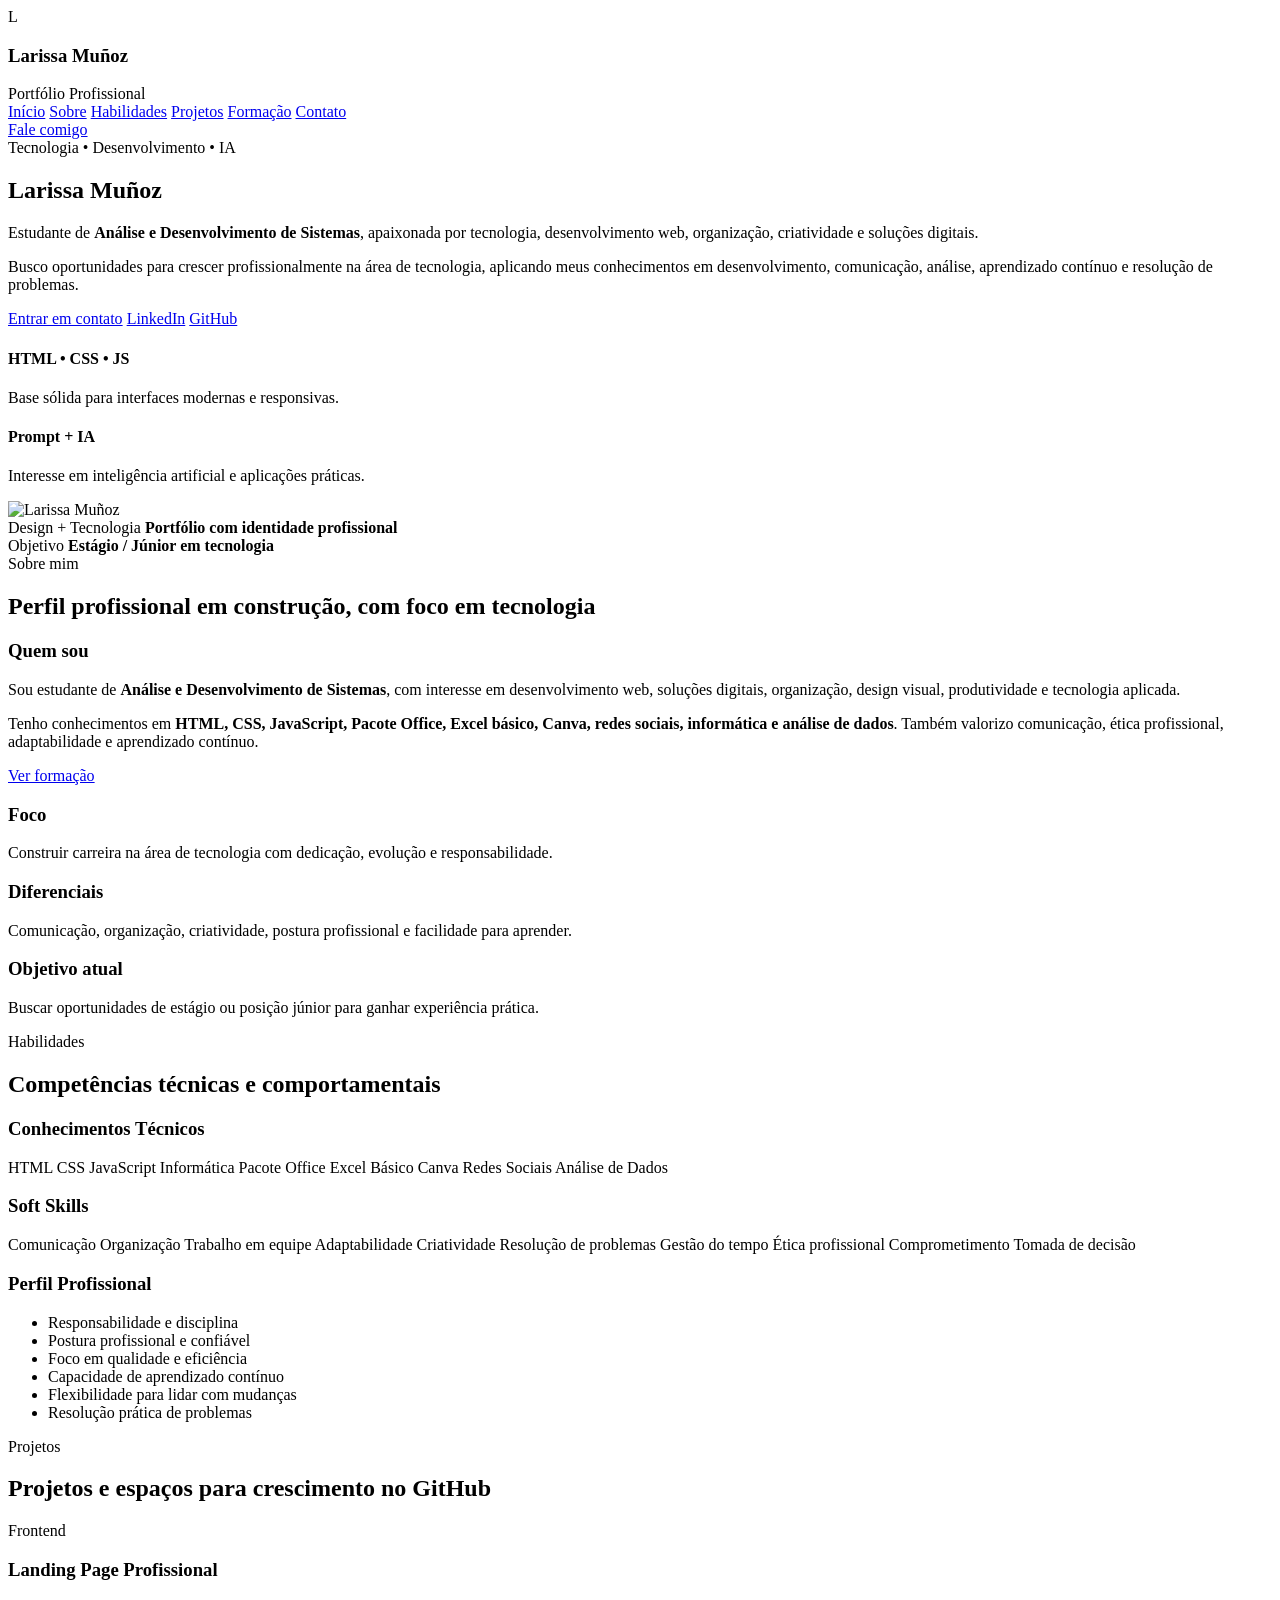
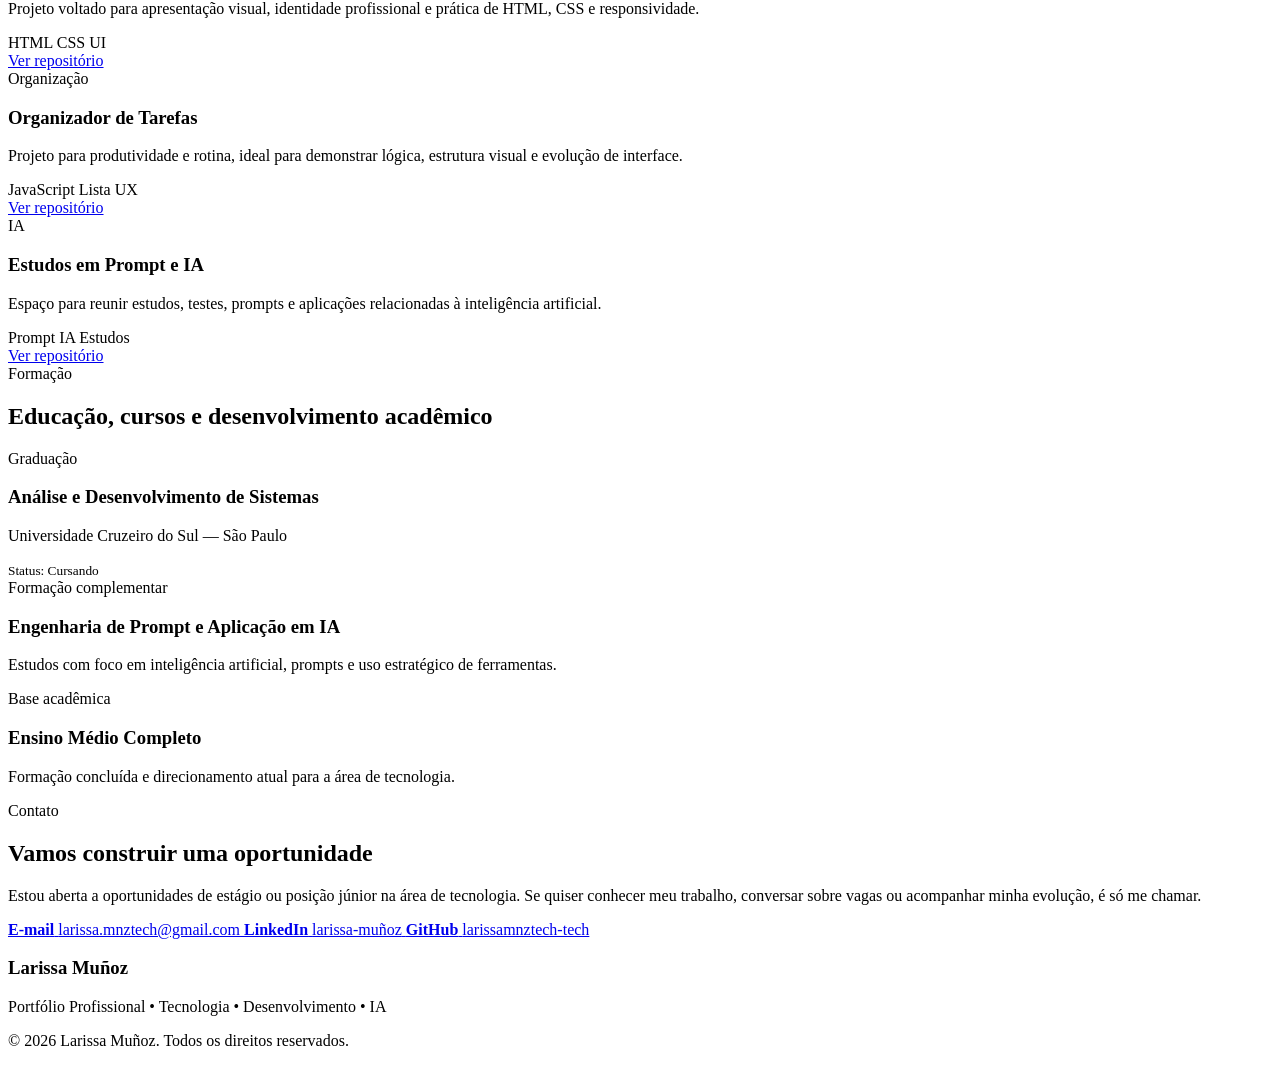
==== index.html @ 422a9dbb "Criar index.html" ====
<!DOCTYPE html>
<html lang="pt-BR">
<head>
  <meta charset="UTF-8" />
  <meta name="viewport" content="width=device-width, initial-scale=1.0" />
  <title>Larissa Muñoz | Portfólio</title>

  <link rel="preconnect" href="https://fonts.googleapis.com">
  <link rel="preconnect" href="https://fonts.gstatic.com" crossorigin>
  <link href="https://fonts.googleapis.com/css2?family=Inter:wght@300;400;500;600;700;800&family=Space+Grotesk:wght@500;700&display=swap" rel="stylesheet">

  <link rel="stylesheet" href="style.css" />
</head>
<body>

  <div class="bg-orb orb-1"></div>
  <div class="bg-orb orb-2"></div>
  <div class="bg-orb orb-3"></div>
  <div class="grid-overlay"></div>

  <!-- HEADER -->
  <header class="header">
    <div class="container nav">
      <div class="brand">
        <div class="brand-icon">L</div>
        <div>
          <h3>Larissa Muñoz</h3>
          <span>Portfólio Profissional</span>
        </div>
      </div>

      <nav class="menu">
        <a href="#inicio">Início</a>
        <a href="#sobre">Sobre</a>
        <a href="#habilidades">Habilidades</a>
        <a href="#projetos">Projetos</a>
        <a href="#formacao">Formação</a>
        <a href="#contato">Contato</a>
      </nav>

      <a class="header-btn" href="#contato">Fale comigo</a>
    </div>
  </header>

  <main>
    <!-- HERO -->
    <section class="hero container" id="inicio">
      <div class="hero-left">
        <span class="tag">Tecnologia • Desenvolvimento • IA</span>

        <h1>
          Larissa
          <span>Muñoz</span>
        </h1>

        <p class="hero-text">
          Estudante de <strong>Análise e Desenvolvimento de Sistemas</strong>,
          apaixonada por tecnologia, desenvolvimento web, organização,
          criatividade e soluções digitais.
        </p>

        <p class="hero-text secondary">
          Busco oportunidades para crescer profissionalmente na área de tecnologia,
          aplicando meus conhecimentos em desenvolvimento, comunicação,
          análise, aprendizado contínuo e resolução de problemas.
        </p>

        <div class="hero-buttons">
          <a href="#contato" class="btn btn-primary">Entrar em contato</a>
          <a href="https://www.linkedin.com/in/larissa-mu%C3%B1oz-2403a43bb/" target="_blank" class="btn btn-secondary">LinkedIn</a>
          <a href="https://github.com/larissamnztech-tech/Portif-lio-" target="_blank" class="btn btn-outline">GitHub</a>
        </div>

        <div class="hero-mini-cards">
          <div class="mini-card">
            <h4>HTML • CSS • JS</h4>
            <p>Base sólida para interfaces modernas e responsivas.</p>
          </div>
          <div class="mini-card">
            <h4>Prompt + IA</h4>
            <p>Interesse em inteligência artificial e aplicações práticas.</p>
          </div>
        </div>
      </div>

      <div class="hero-right">
        <div class="photo-frame">
          <div class="photo-glow"></div>
          <img src="assets/larissa.jpg" alt="Larissa Muñoz" />
        </div>

        <div class="floating-card float-1">
          <span>Design + Tecnologia</span>
          <strong>Portfólio com identidade profissional</strong>
        </div>

        <div class="floating-card float-2">
          <span>Objetivo</span>
          <strong>Estágio / Júnior em tecnologia</strong>
        </div>
      </div>
    </section>

    <!-- SOBRE -->
    <section class="section container" id="sobre">
      <div class="section-title">
        <span class="section-kicker">Sobre mim</span>
        <h2>Perfil profissional em construção, com foco em tecnologia</h2>
      </div>

      <div class="about-grid">
        <div class="glass-card about-main">
          <h3>Quem sou</h3>
          <p>
            Sou estudante de <strong>Análise e Desenvolvimento de Sistemas</strong>,
            com interesse em desenvolvimento web, soluções digitais, organização,
            design visual, produtividade e tecnologia aplicada.
          </p>

          <p>
            Tenho conhecimentos em <strong>HTML, CSS, JavaScript, Pacote Office,
            Excel básico, Canva, redes sociais, informática e análise de dados</strong>.
            Também valorizo comunicação, ética profissional, adaptabilidade e aprendizado contínuo.
          </p>

          <a href="#formacao" class="card-link">Ver formação</a>
        </div>

        <div class="about-side">
          <div class="glass-card small-info">
            <h3>Foco</h3>
            <p>Construir carreira na área de tecnologia com dedicação, evolução e responsabilidade.</p>
          </div>

          <div class="glass-card small-info">
            <h3>Diferenciais</h3>
            <p>Comunicação, organização, criatividade, postura profissional e facilidade para aprender.</p>
          </div>

          <div class="glass-card small-info">
            <h3>Objetivo atual</h3>
            <p>Buscar oportunidades de estágio ou posição júnior para ganhar experiência prática.</p>
          </div>
        </div>
      </div>
    </section>

    <!-- HABILIDADES -->
    <section class="section alt-bg" id="habilidades">
      <div class="container">
        <div class="section-title">
          <span class="section-kicker">Habilidades</span>
          <h2>Competências técnicas e comportamentais</h2>
        </div>

        <div class="skills-layout">
          <div class="glass-card skill-card">
            <h3>Conhecimentos Técnicos</h3>
            <div class="chip-group">
              <span>HTML</span>
              <span>CSS</span>
              <span>JavaScript</span>
              <span>Informática</span>
              <span>Pacote Office</span>
              <span>Excel Básico</span>
              <span>Canva</span>
              <span>Redes Sociais</span>
              <span>Análise de Dados</span>
            </div>
          </div>

          <div class="glass-card skill-card">
            <h3>Soft Skills</h3>
            <div class="chip-group">
              <span>Comunicação</span>
              <span>Organização</span>
              <span>Trabalho em equipe</span>
              <span>Adaptabilidade</span>
              <span>Criatividade</span>
              <span>Resolução de problemas</span>
              <span>Gestão do tempo</span>
              <span>Ética profissional</span>
              <span>Comprometimento</span>
              <span>Tomada de decisão</span>
            </div>
          </div>

          <div class="glass-card skill-card">
            <h3>Perfil Profissional</h3>
            <ul class="skill-list">
              <li>Responsabilidade e disciplina</li>
              <li>Postura profissional e confiável</li>
              <li>Foco em qualidade e eficiência</li>
              <li>Capacidade de aprendizado contínuo</li>
              <li>Flexibilidade para lidar com mudanças</li>
              <li>Resolução prática de problemas</li>
            </ul>
          </div>
        </div>
      </div>
    </section>

    <!-- PROJETOS -->
    <section class="section container" id="projetos">
      <div class="section-title">
        <span class="section-kicker">Projetos</span>
        <h2>Projetos e espaços para crescimento no GitHub</h2>
      </div>

      <div class="projects-grid">
        <article class="project-card">
          <div class="project-banner banner-1"></div>
          <div class="project-content">
            <span class="project-type">Frontend</span>
            <h3>Landing Page Profissional</h3>
            <p>
              Projeto voltado para apresentação visual, identidade profissional
              e prática de HTML, CSS e responsividade.
            </p>

            <div class="project-tags">
              <span>HTML</span>
              <span>CSS</span>
              <span>UI</span>
            </div>

            <a href="https://github.com/larissamnztech-tech/Portif-lio-" target="_blank" class="project-link">
              Ver repositório
            </a>
          </div>
        </article>

        <article class="project-card">
          <div class="project-banner banner-2"></div>
          <div class="project-content">
            <span class="project-type">Organização</span>
            <h3>Organizador de Tarefas</h3>
            <p>
              Projeto para produtividade e rotina, ideal para demonstrar lógica,
              estrutura visual e evolução de interface.
            </p>

            <div class="project-tags">
              <span>JavaScript</span>
              <span>Lista</span>
              <span>UX</span>
            </div>

            <a href="https://github.com/larissamnztech-tech/Portif-lio-" target="_blank" class="project-link">
              Ver repositório
            </a>
          </div>
        </article>

        <article class="project-card">
          <div class="project-banner banner-3"></div>
          <div class="project-content">
            <span class="project-type">IA</span>
            <h3>Estudos em Prompt e IA</h3>
            <p>
              Espaço para reunir estudos, testes, prompts e aplicações relacionadas
              à inteligência artificial.
            </p>

            <div class="project-tags">
              <span>Prompt</span>
              <span>IA</span>
              <span>Estudos</span>
            </div>

            <a href="https://github.com/larissamnztech-tech/Portif-lio-" target="_blank" class="project-link">
              Ver repositório
            </a>
          </div>
        </article>
      </div>
    </section>

    <!-- FORMAÇÃO -->
    <section class="section alt-bg" id="formacao">
      <div class="container">
        <div class="section-title">
          <span class="section-kicker">Formação</span>
          <h2>Educação, cursos e desenvolvimento acadêmico</h2>
        </div>

        <div class="timeline">
          <div class="timeline-item">
            <div class="timeline-dot"></div>
            <div class="glass-card timeline-card">
              <span class="timeline-label">Graduação</span>
              <h3>Análise e Desenvolvimento de Sistemas</h3>
              <p>Universidade Cruzeiro do Sul — São Paulo</p>
              <small>Status: Cursando</small>
            </div>
          </div>

          <div class="timeline-item">
            <div class="timeline-dot"></div>
            <div class="glass-card timeline-card">
              <span class="timeline-label">Formação complementar</span>
              <h3>Engenharia de Prompt e Aplicação em IA</h3>
              <p>Estudos com foco em inteligência artificial, prompts e uso estratégico de ferramentas.</p>
            </div>
          </div>

          <div class="timeline-item">
            <div class="timeline-dot"></div>
            <div class="glass-card timeline-card">
              <span class="timeline-label">Base acadêmica</span>
              <h3>Ensino Médio Completo</h3>
              <p>Formação concluída e direcionamento atual para a área de tecnologia.</p>
            </div>
          </div>
        </div>
      </div>
    </section>

    <!-- CONTATO -->
    <section class="section container" id="contato">
      <div class="contact-box">
        <div class="contact-left">
          <span class="section-kicker">Contato</span>
          <h2>Vamos construir uma oportunidade</h2>
          <p>
            Estou aberta a oportunidades de estágio ou posição júnior na área de tecnologia.
            Se quiser conhecer meu trabalho, conversar sobre vagas ou acompanhar minha evolução,
            é só me chamar.
          </p>
        </div>

        <div class="contact-right">
          <a class="contact-card" href="mailto:larissa.mnztech@gmail.com">
            <strong>E-mail</strong>
            <span>larissa.mnztech@gmail.com</span>
          </a>

          <a class="contact-card" href="https://www.linkedin.com/in/larissa-mu%C3%B1oz-2403a43bb/" target="_blank">
            <strong>LinkedIn</strong>
            <span>larissa-muñoz</span>
          </a>

          <a class="contact-card" href="https://github.com/larissamnztech-tech/Portif-lio-" target="_blank">
            <strong>GitHub</strong>
            <span>larissamnztech-tech</span>
          </a>
        </div>
      </div>
    </section>
  </main>

  <footer class="footer">
    <div class="container footer-content">
      <div>
        <h3>Larissa Muñoz</h3>
        <p>Portfólio Profissional • Tecnologia • Desenvolvimento • IA</p>
      </div>

      <p>© 2026 Larissa Muñoz. Todos os direitos reservados.</p>
    </div>
  </footer>

</body>
</html>
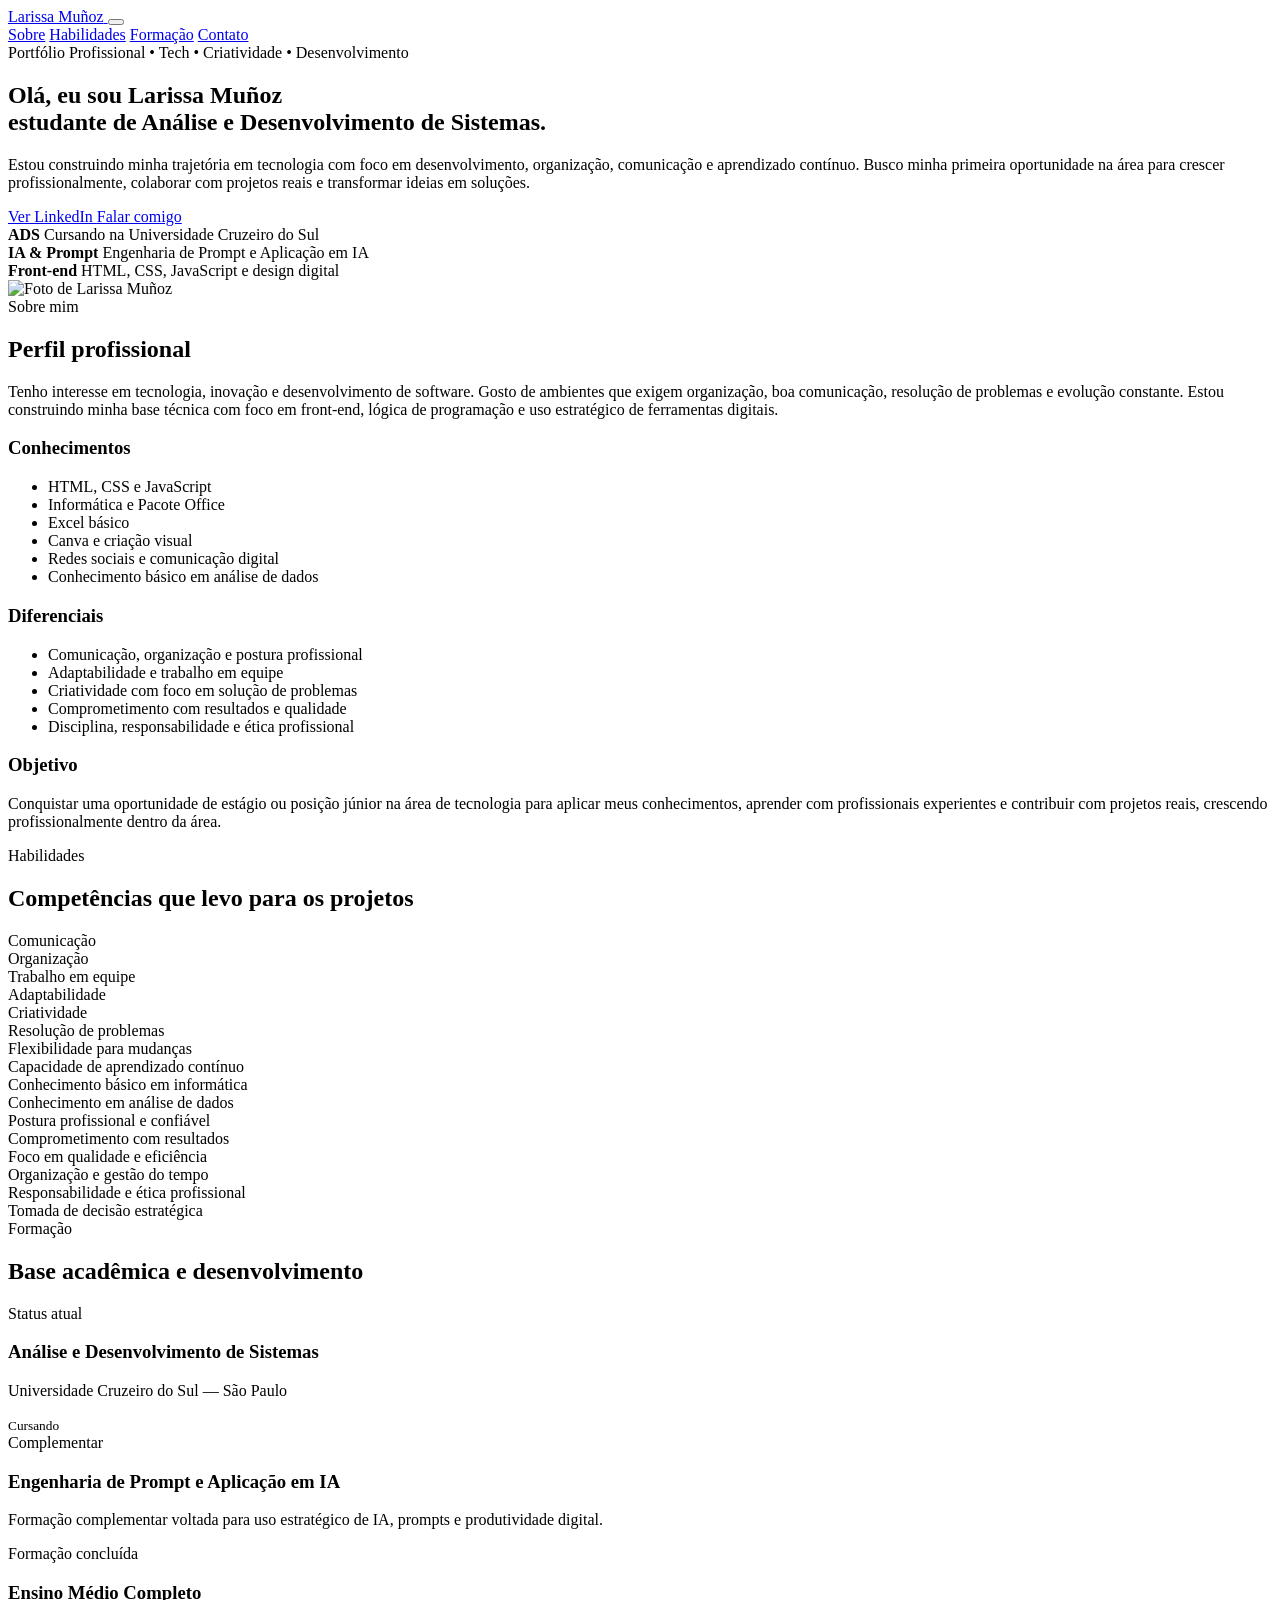
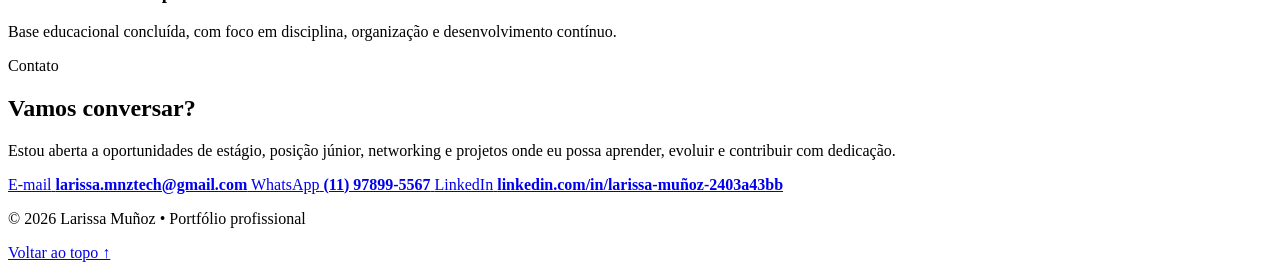
==== commit 279ec9c7: "index.html" ====
--- a/index.html
+++ b/index.html
@@ -3,362 +3,277 @@
 <head>
   <meta charset="UTF-8" />
   <meta name="viewport" content="width=device-width, initial-scale=1.0" />
-  <title>Larissa Muñoz | Portfólio</title>
-
-  <link rel="preconnect" href="https://fonts.googleapis.com">
-  <link rel="preconnect" href="https://fonts.gstatic.com" crossorigin>
-  <link href="https://fonts.googleapis.com/css2?family=Inter:wght@300;400;500;600;700;800&family=Space+Grotesk:wght@500;700&display=swap" rel="stylesheet">
+  <title>Larissa Muñoz | Portfólio Profissional</title>
+  <meta
+    name="description"
+    content="Portfólio profissional de Larissa Muñoz - estudante de Análise e Desenvolvimento de Sistemas, com foco em tecnologia, criatividade e desenvolvimento."
+  />
+
+  <link rel="preconnect" href="https://fonts.googleapis.com" />
+  <link rel="preconnect" href="https://fonts.gstatic.com" crossorigin />
+  <link
+    href="https://fonts.googleapis.com/css2?family=Inter:wght@400;500;600;700;800&display=swap"
+    rel="stylesheet"
+  />
 
   <link rel="stylesheet" href="style.css" />
 </head>
 <body>
-
+  <!-- fundo decorativo -->
   <div class="bg-orb orb-1"></div>
   <div class="bg-orb orb-2"></div>
-  <div class="bg-orb orb-3"></div>
-  <div class="grid-overlay"></div>
+  <div class="bg-grid"></div>
 
   <!-- HEADER -->
   <header class="header">
     <div class="container nav">
-      <div class="brand">
-        <div class="brand-icon">L</div>
-        <div>
-          <h3>Larissa Muñoz</h3>
-          <span>Portfólio Profissional</span>
-        </div>
-      </div>
-
-      <nav class="menu">
-        <a href="#inicio">Início</a>
+      <a class="brand" href="#inicio">
+        <span class="brand-dot"></span>
+        <span>Larissa Muñoz</span>
+      </a>
+
+      <button class="menu-toggle" id="menuToggle" aria-label="Abrir menu">
+        <span></span>
+        <span></span>
+        <span></span>
+      </button>
+
+      <nav class="nav-links" id="navLinks">
         <a href="#sobre">Sobre</a>
         <a href="#habilidades">Habilidades</a>
-        <a href="#projetos">Projetos</a>
         <a href="#formacao">Formação</a>
         <a href="#contato">Contato</a>
       </nav>
-
-      <a class="header-btn" href="#contato">Fale comigo</a>
     </div>
   </header>
 
   <main>
     <!-- HERO -->
-    <section class="hero container" id="inicio">
-      <div class="hero-left">
-        <span class="tag">Tecnologia • Desenvolvimento • IA</span>
-
-        <h1>
-          Larissa
-          <span>Muñoz</span>
-        </h1>
-
-        <p class="hero-text">
-          Estudante de <strong>Análise e Desenvolvimento de Sistemas</strong>,
-          apaixonada por tecnologia, desenvolvimento web, organização,
-          criatividade e soluções digitais.
-        </p>
-
-        <p class="hero-text secondary">
-          Busco oportunidades para crescer profissionalmente na área de tecnologia,
-          aplicando meus conhecimentos em desenvolvimento, comunicação,
-          análise, aprendizado contínuo e resolução de problemas.
-        </p>
-
-        <div class="hero-buttons">
-          <a href="#contato" class="btn btn-primary">Entrar em contato</a>
-          <a href="https://www.linkedin.com/in/larissa-mu%C3%B1oz-2403a43bb/" target="_blank" class="btn btn-secondary">LinkedIn</a>
-          <a href="https://github.com/larissamnztech-tech/Portif-lio-" target="_blank" class="btn btn-outline">GitHub</a>
-        </div>
-
-        <div class="hero-mini-cards">
-          <div class="mini-card">
-            <h4>HTML • CSS • JS</h4>
-            <p>Base sólida para interfaces modernas e responsivas.</p>
+    <section class="hero" id="inicio">
+      <div class="container hero-grid">
+        <div class="hero-text">
+          <span class="eyebrow">Portfólio Profissional • Tech • Criatividade • Desenvolvimento</span>
+
+          <h1>
+            Olá, eu sou <span>Larissa Muñoz</span><br />
+            estudante de <strong>Análise e Desenvolvimento de Sistemas</strong>.
+          </h1>
+
+          <p class="hero-description">
+            Estou construindo minha trajetória em tecnologia com foco em desenvolvimento,
+            organização, comunicação e aprendizado contínuo. Busco minha primeira oportunidade
+            na área para crescer profissionalmente, colaborar com projetos reais e transformar
+            ideias em soluções.
+          </p>
+
+          <div class="hero-actions">
+            <a
+              class="btn btn-primary"
+              href="https://www.linkedin.com/in/larissa-mu%C3%B1oz-2403a43bb?utm_source=share_via&utm_content=profile&utm_medium=member_android"
+              target="_blank"
+              rel="noopener noreferrer"
+            >
+              Ver LinkedIn
+            </a>
+
+            <a class="btn btn-secondary" href="#contato">
+              Falar comigo
+            </a>
           </div>
-          <div class="mini-card">
-            <h4>Prompt + IA</h4>
-            <p>Interesse em inteligência artificial e aplicações práticas.</p>
-          </div>
-        </div>
-      </div>
-
-      <div class="hero-right">
-        <div class="photo-frame">
-          <div class="photo-glow"></div>
-          <img src="assets/larissa.jpg" alt="Larissa Muñoz" />
-        </div>
-
-        <div class="floating-card float-1">
-          <span>Design + Tecnologia</span>
-          <strong>Portfólio com identidade profissional</strong>
-        </div>
-
-        <div class="floating-card float-2">
-          <span>Objetivo</span>
-          <strong>Estágio / Júnior em tecnologia</strong>
-        </div>
-      </div>
-    </section>
-
-    <!-- SOBRE -->
-    <section class="section container" id="sobre">
-      <div class="section-title">
-        <span class="section-kicker">Sobre mim</span>
-        <h2>Perfil profissional em construção, com foco em tecnologia</h2>
-      </div>
-
-      <div class="about-grid">
-        <div class="glass-card about-main">
-          <h3>Quem sou</h3>
-          <p>
-            Sou estudante de <strong>Análise e Desenvolvimento de Sistemas</strong>,
-            com interesse em desenvolvimento web, soluções digitais, organização,
-            design visual, produtividade e tecnologia aplicada.
-          </p>
-
-          <p>
-            Tenho conhecimentos em <strong>HTML, CSS, JavaScript, Pacote Office,
-            Excel básico, Canva, redes sociais, informática e análise de dados</strong>.
-            Também valorizo comunicação, ética profissional, adaptabilidade e aprendizado contínuo.
-          </p>
-
-          <a href="#formacao" class="card-link">Ver formação</a>
-        </div>
-
-        <div class="about-side">
-          <div class="glass-card small-info">
-            <h3>Foco</h3>
-            <p>Construir carreira na área de tecnologia com dedicação, evolução e responsabilidade.</p>
-          </div>
-
-          <div class="glass-card small-info">
-            <h3>Diferenciais</h3>
-            <p>Comunicação, organização, criatividade, postura profissional e facilidade para aprender.</p>
-          </div>
-
-          <div class="glass-card small-info">
-            <h3>Objetivo atual</h3>
-            <p>Buscar oportunidades de estágio ou posição júnior para ganhar experiência prática.</p>
-          </div>
-        </div>
-      </div>
-    </section>
-
-    <!-- HABILIDADES -->
-    <section class="section alt-bg" id="habilidades">
-      <div class="container">
-        <div class="section-title">
-          <span class="section-kicker">Habilidades</span>
-          <h2>Competências técnicas e comportamentais</h2>
-        </div>
-
-        <div class="skills-layout">
-          <div class="glass-card skill-card">
-            <h3>Conhecimentos Técnicos</h3>
-            <div class="chip-group">
-              <span>HTML</span>
-              <span>CSS</span>
-              <span>JavaScript</span>
-              <span>Informática</span>
-              <span>Pacote Office</span>
-              <span>Excel Básico</span>
-              <span>Canva</span>
-              <span>Redes Sociais</span>
-              <span>Análise de Dados</span>
+
+          <div class="hero-highlights">
+            <div class="highlight-card">
+              <strong>ADS</strong>
+              <span>Cursando na Universidade Cruzeiro do Sul</span>
+            </div>
+
+            <div class="highlight-card">
+              <strong>IA & Prompt</strong>
+              <span>Engenharia de Prompt e Aplicação em IA</span>
+            </div>
+
+            <div class="highlight-card">
+              <strong>Front-end</strong>
+              <span>HTML, CSS, JavaScript e design digital</span>
             </div>
           </div>
-
-          <div class="glass-card skill-card">
-            <h3>Soft Skills</h3>
-            <div class="chip-group">
-              <span>Comunicação</span>
-              <span>Organização</span>
-              <span>Trabalho em equipe</span>
-              <span>Adaptabilidade</span>
-              <span>Criatividade</span>
-              <span>Resolução de problemas</span>
-              <span>Gestão do tempo</span>
-              <span>Ética profissional</span>
-              <span>Comprometimento</span>
-              <span>Tomada de decisão</span>
-            </div>
+        </div>
+
+        <div class="hero-visual">
+          <div class="photo-card">
+            <div class="photo-glow"></div>
+            <img src="larissa.jpg" alt="Foto de Larissa Muñoz" />
           </div>
-
-          <div class="glass-card skill-card">
-            <h3>Perfil Profissional</h3>
-            <ul class="skill-list">
-              <li>Responsabilidade e disciplina</li>
-              <li>Postura profissional e confiável</li>
-              <li>Foco em qualidade e eficiência</li>
-              <li>Capacidade de aprendizado contínuo</li>
-              <li>Flexibilidade para lidar com mudanças</li>
-              <li>Resolução prática de problemas</li>
+        </div>
+      </div>
+    </section>
+
+    <!-- SOBRE -->
+    <section class="section" id="sobre">
+      <div class="container">
+        <div class="section-heading">
+          <span class="section-tag">Sobre mim</span>
+          <h2>Perfil profissional</h2>
+          <p>
+            Tenho interesse em tecnologia, inovação e desenvolvimento de software. Gosto de
+            ambientes que exigem organização, boa comunicação, resolução de problemas e evolução
+            constante. Estou construindo minha base técnica com foco em front-end, lógica de
+            programação e uso estratégico de ferramentas digitais.
+          </p>
+        </div>
+
+        <div class="about-grid">
+          <article class="glass-card about-card">
+            <h3>Conhecimentos</h3>
+            <ul class="list">
+              <li>HTML, CSS e JavaScript</li>
+              <li>Informática e Pacote Office</li>
+              <li>Excel básico</li>
+              <li>Canva e criação visual</li>
+              <li>Redes sociais e comunicação digital</li>
+              <li>Conhecimento básico em análise de dados</li>
             </ul>
-          </div>
-        </div>
-      </div>
-    </section>
-
-    <!-- PROJETOS -->
-    <section class="section container" id="projetos">
-      <div class="section-title">
-        <span class="section-kicker">Projetos</span>
-        <h2>Projetos e espaços para crescimento no GitHub</h2>
-      </div>
-
-      <div class="projects-grid">
-        <article class="project-card">
-          <div class="project-banner banner-1"></div>
-          <div class="project-content">
-            <span class="project-type">Frontend</span>
-            <h3>Landing Page Profissional</h3>
+          </article>
+
+          <article class="glass-card about-card">
+            <h3>Diferenciais</h3>
+            <ul class="list">
+              <li>Comunicação, organização e postura profissional</li>
+              <li>Adaptabilidade e trabalho em equipe</li>
+              <li>Criatividade com foco em solução de problemas</li>
+              <li>Comprometimento com resultados e qualidade</li>
+              <li>Disciplina, responsabilidade e ética profissional</li>
+            </ul>
+          </article>
+
+          <article class="glass-card about-card">
+            <h3>Objetivo</h3>
             <p>
-              Projeto voltado para apresentação visual, identidade profissional
-              e prática de HTML, CSS e responsividade.
+              Conquistar uma oportunidade de estágio ou posição júnior na área de tecnologia para
+              aplicar meus conhecimentos, aprender com profissionais experientes e contribuir com
+              projetos reais, crescendo profissionalmente dentro da área.
             </p>
-
-            <div class="project-tags">
-              <span>HTML</span>
-              <span>CSS</span>
-              <span>UI</span>
-            </div>
-
-            <a href="https://github.com/larissamnztech-tech/Portif-lio-" target="_blank" class="project-link">
-              Ver repositório
-            </a>
-          </div>
-        </article>
-
-        <article class="project-card">
-          <div class="project-banner banner-2"></div>
-          <div class="project-content">
-            <span class="project-type">Organização</span>
-            <h3>Organizador de Tarefas</h3>
+          </article>
+        </div>
+      </div>
+    </section>
+
+    <!-- HABILIDADES -->
+    <section class="section" id="habilidades">
+      <div class="container">
+        <div class="section-heading">
+          <span class="section-tag">Habilidades</span>
+          <h2>Competências que levo para os projetos</h2>
+        </div>
+
+        <div class="skills-grid">
+          <div class="skill-pill">Comunicação</div>
+          <div class="skill-pill">Organização</div>
+          <div class="skill-pill">Trabalho em equipe</div>
+          <div class="skill-pill">Adaptabilidade</div>
+          <div class="skill-pill">Criatividade</div>
+          <div class="skill-pill">Resolução de problemas</div>
+          <div class="skill-pill">Flexibilidade para mudanças</div>
+          <div class="skill-pill">Capacidade de aprendizado contínuo</div>
+          <div class="skill-pill">Conhecimento básico em informática</div>
+          <div class="skill-pill">Conhecimento em análise de dados</div>
+          <div class="skill-pill">Postura profissional e confiável</div>
+          <div class="skill-pill">Comprometimento com resultados</div>
+          <div class="skill-pill">Foco em qualidade e eficiência</div>
+          <div class="skill-pill">Organização e gestão do tempo</div>
+          <div class="skill-pill">Responsabilidade e ética profissional</div>
+          <div class="skill-pill">Tomada de decisão estratégica</div>
+        </div>
+      </div>
+    </section>
+
+    <!-- FORMAÇÃO -->
+    <section class="section" id="formacao">
+      <div class="container">
+        <div class="section-heading">
+          <span class="section-tag">Formação</span>
+          <h2>Base acadêmica e desenvolvimento</h2>
+        </div>
+
+        <div class="timeline">
+          <article class="timeline-card glass-card">
+            <span class="timeline-badge">Status atual</span>
+            <h3>Análise e Desenvolvimento de Sistemas</h3>
+            <p>Universidade Cruzeiro do Sul — São Paulo</p>
+            <small>Cursando</small>
+          </article>
+
+          <article class="timeline-card glass-card">
+            <span class="timeline-badge">Complementar</span>
+            <h3>Engenharia de Prompt e Aplicação em IA</h3>
             <p>
-              Projeto para produtividade e rotina, ideal para demonstrar lógica,
-              estrutura visual e evolução de interface.
+              Formação complementar voltada para uso estratégico de IA, prompts e produtividade
+              digital.
             </p>
-
-            <div class="project-tags">
-              <span>JavaScript</span>
-              <span>Lista</span>
-              <span>UX</span>
-            </div>
-
-            <a href="https://github.com/larissamnztech-tech/Portif-lio-" target="_blank" class="project-link">
-              Ver repositório
-            </a>
-          </div>
-        </article>
-
-        <article class="project-card">
-          <div class="project-banner banner-3"></div>
-          <div class="project-content">
-            <span class="project-type">IA</span>
-            <h3>Estudos em Prompt e IA</h3>
+          </article>
+
+          <article class="timeline-card glass-card">
+            <span class="timeline-badge">Formação concluída</span>
+            <h3>Ensino Médio Completo</h3>
             <p>
-              Espaço para reunir estudos, testes, prompts e aplicações relacionadas
-              à inteligência artificial.
+              Base educacional concluída, com foco em disciplina, organização e desenvolvimento
+              contínuo.
             </p>
-
-            <div class="project-tags">
-              <span>Prompt</span>
-              <span>IA</span>
-              <span>Estudos</span>
-            </div>
-
-            <a href="https://github.com/larissamnztech-tech/Portif-lio-" target="_blank" class="project-link">
-              Ver repositório
-            </a>
-          </div>
-        </article>
-      </div>
-    </section>
-
-    <!-- FORMAÇÃO -->
-    <section class="section alt-bg" id="formacao">
-      <div class="container">
-        <div class="section-title">
-          <span class="section-kicker">Formação</span>
-          <h2>Educação, cursos e desenvolvimento acadêmico</h2>
-        </div>
-
-        <div class="timeline">
-          <div class="timeline-item">
-            <div class="timeline-dot"></div>
-            <div class="glass-card timeline-card">
-              <span class="timeline-label">Graduação</span>
-              <h3>Análise e Desenvolvimento de Sistemas</h3>
-              <p>Universidade Cruzeiro do Sul — São Paulo</p>
-              <small>Status: Cursando</small>
-            </div>
-          </div>
-
-          <div class="timeline-item">
-            <div class="timeline-dot"></div>
-            <div class="glass-card timeline-card">
-              <span class="timeline-label">Formação complementar</span>
-              <h3>Engenharia de Prompt e Aplicação em IA</h3>
-              <p>Estudos com foco em inteligência artificial, prompts e uso estratégico de ferramentas.</p>
-            </div>
-          </div>
-
-          <div class="timeline-item">
-            <div class="timeline-dot"></div>
-            <div class="glass-card timeline-card">
-              <span class="timeline-label">Base acadêmica</span>
-              <h3>Ensino Médio Completo</h3>
-              <p>Formação concluída e direcionamento atual para a área de tecnologia.</p>
-            </div>
-          </div>
+          </article>
         </div>
       </div>
     </section>
 
     <!-- CONTATO -->
-    <section class="section container" id="contato">
-      <div class="contact-box">
-        <div class="contact-left">
-          <span class="section-kicker">Contato</span>
-          <h2>Vamos construir uma oportunidade</h2>
+    <section class="section contact-section" id="contato">
+      <div class="container contact-grid">
+        <div class="contact-copy">
+          <span class="section-tag">Contato</span>
+          <h2>Vamos conversar?</h2>
           <p>
-            Estou aberta a oportunidades de estágio ou posição júnior na área de tecnologia.
-            Se quiser conhecer meu trabalho, conversar sobre vagas ou acompanhar minha evolução,
-            é só me chamar.
+            Estou aberta a oportunidades de estágio, posição júnior, networking e projetos onde
+            eu possa aprender, evoluir e contribuir com dedicação.
           </p>
         </div>
 
-        <div class="contact-right">
-          <a class="contact-card" href="mailto:larissa.mnztech@gmail.com">
-            <strong>E-mail</strong>
-            <span>larissa.mnztech@gmail.com</span>
+        <div class="glass-card contact-card">
+          <a class="contact-item" href="mailto:larissa.mnztech@gmail.com">
+            <span class="contact-label">E-mail</span>
+            <strong>larissa.mnztech@gmail.com</strong>
           </a>
 
-          <a class="contact-card" href="https://www.linkedin.com/in/larissa-mu%C3%B1oz-2403a43bb/" target="_blank">
-            <strong>LinkedIn</strong>
-            <span>larissa-muñoz</span>
+          <a
+            class="contact-item"
+            href="https://wa.me/5511978995567"
+            target="_blank"
+            rel="noopener noreferrer"
+          >
+            <span class="contact-label">WhatsApp</span>
+            <strong>(11) 97899-5567</strong>
           </a>
 
-          <a class="contact-card" href="https://github.com/larissamnztech-tech/Portif-lio-" target="_blank">
-            <strong>GitHub</strong>
-            <span>larissamnztech-tech</span>
+          <a
+            class="contact-item"
+            href="https://www.linkedin.com/in/larissa-mu%C3%B1oz-2403a43bb?utm_source=share_via&utm_content=profile&utm_medium=member_android"
+            target="_blank"
+            rel="noopener noreferrer"
+          >
+            <span class="contact-label">LinkedIn</span>
+            <strong>linkedin.com/in/larissa-muñoz-2403a43bb</strong>
           </a>
         </div>
       </div>
     </section>
   </main>
 
+  <!-- FOOTER -->
   <footer class="footer">
     <div class="container footer-content">
-      <div>
-        <h3>Larissa Muñoz</h3>
-        <p>Portfólio Profissional • Tecnologia • Desenvolvimento • IA</p>
-      </div>
-
-      <p>© 2026 Larissa Muñoz. Todos os direitos reservados.</p>
+      <p>© 2026 Larissa Muñoz • Portfólio profissional</p>
+      <a href="#inicio">Voltar ao topo ↑</a>
     </div>
   </footer>
 
+  <script src="script.js"></script>
 </body>
 </html>
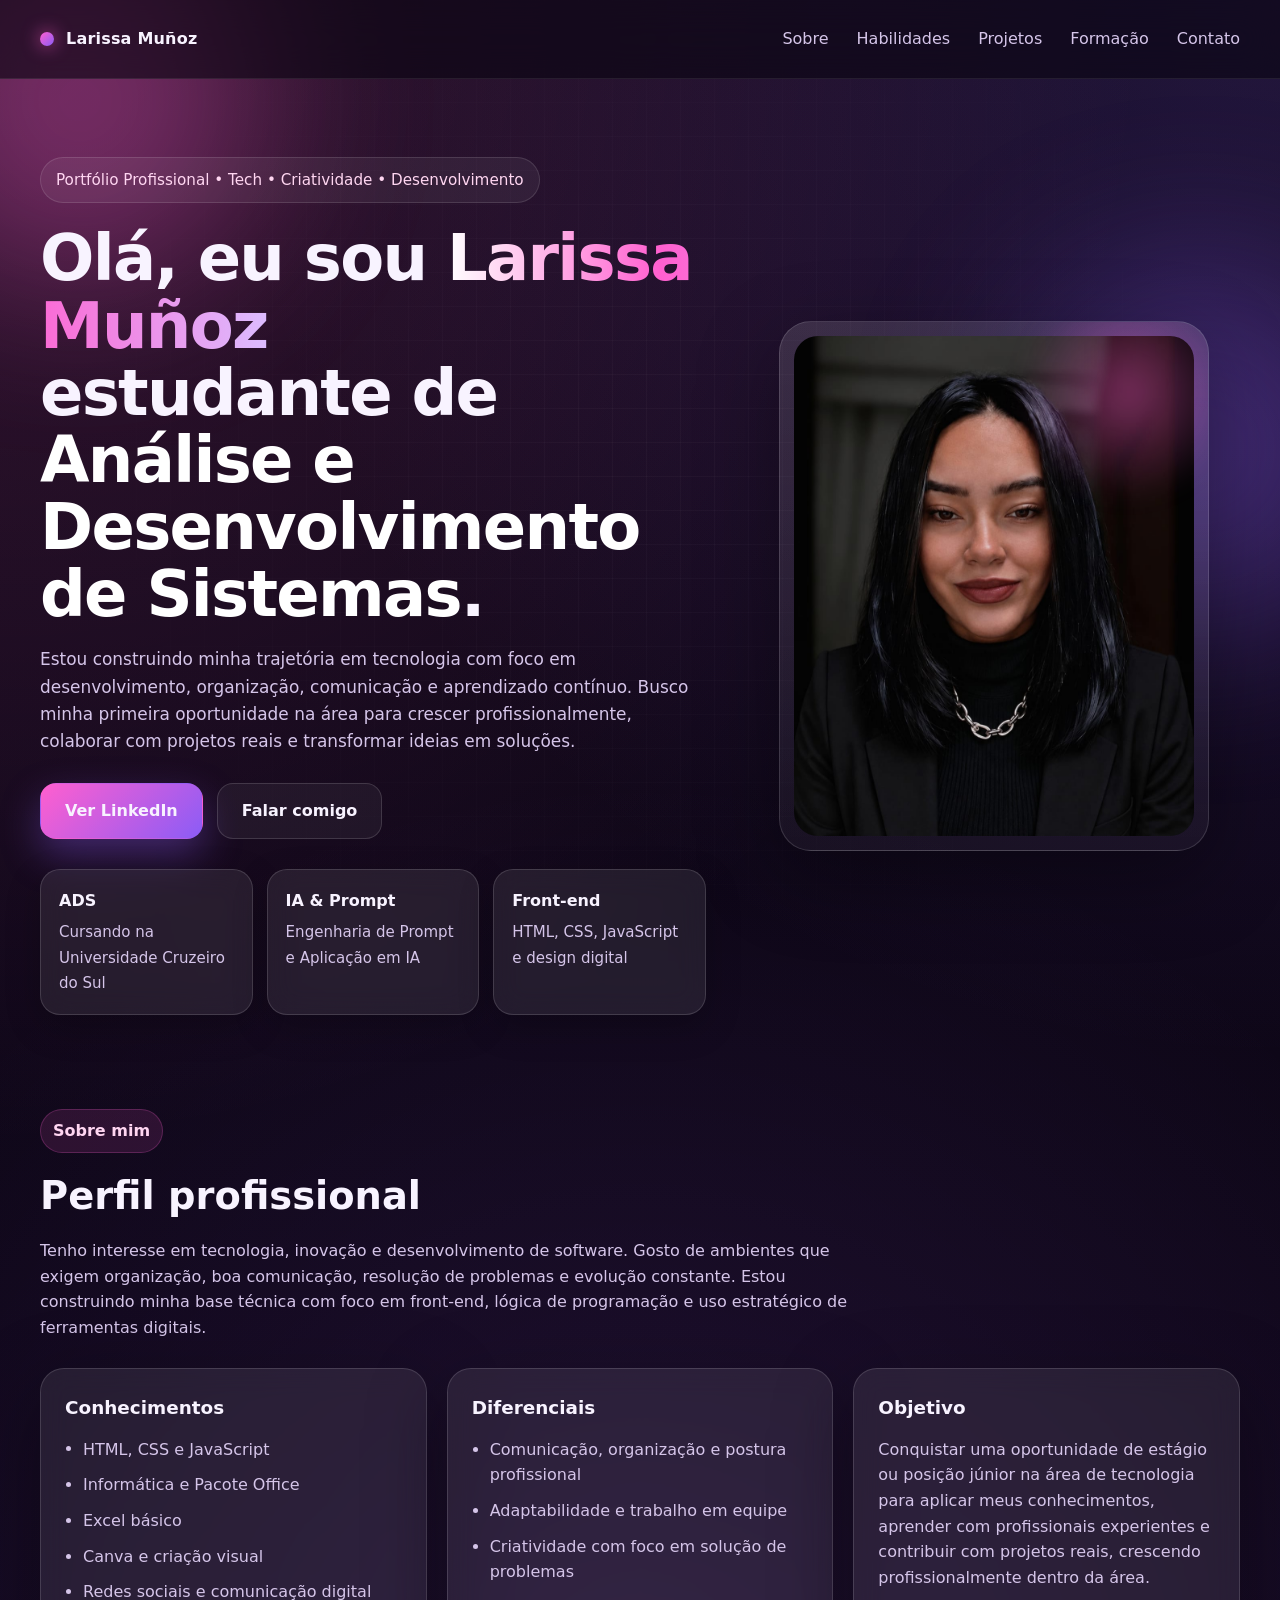
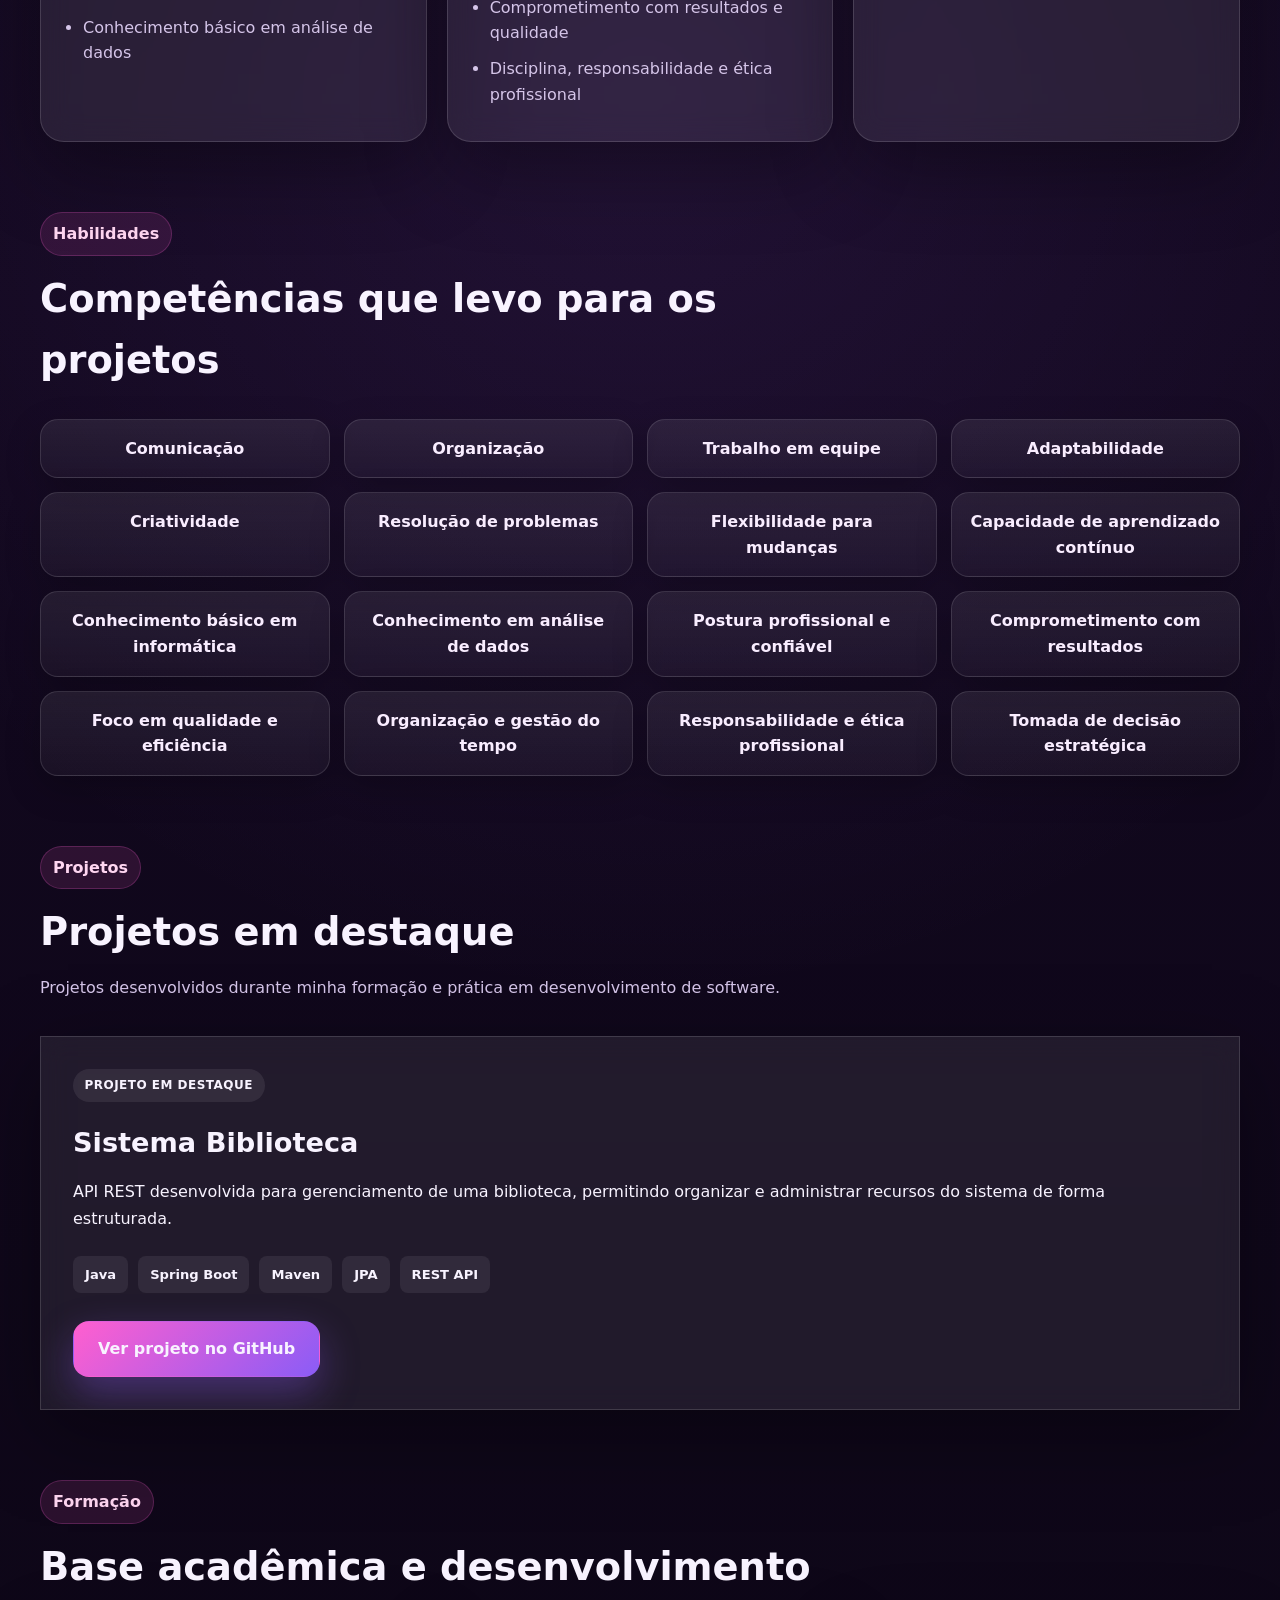
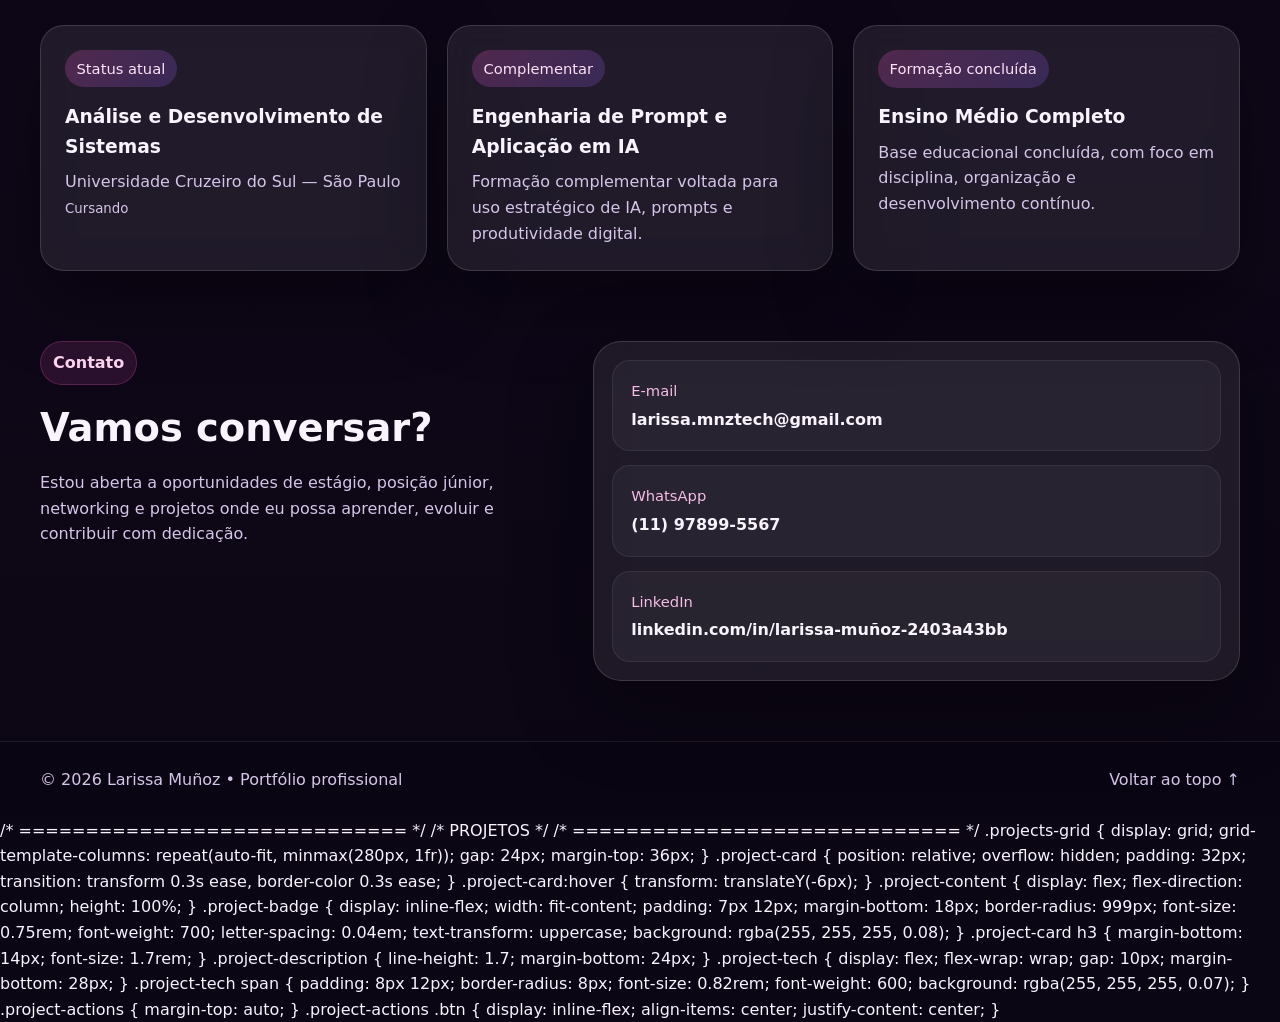
==== commit 50d79a2d: "feat: adiciona projeto sistema biblioteca ao portfolio" ====
--- a/index.html
+++ b/index.html
@@ -4,13 +4,15 @@
   <meta charset="UTF-8" />
   <meta name="viewport" content="width=device-width, initial-scale=1.0" />
   <title>Larissa Muñoz | Portfólio Profissional</title>
+
   <meta
     name="description"
-    content="Portfólio profissional de Larissa Muñoz - estudante de Análise e Desenvolvimento de Sistemas, com foco em tecnologia, criatividade e desenvolvimento."
+    content="Portfólio profissional de Larissa Muñoz - estudante de Análise e Desenvolvimento de Sistemas, com foco em tecnologia e desenvolvimento de software."
   />
 
   <link rel="preconnect" href="https://fonts.googleapis.com" />
   <link rel="preconnect" href="https://fonts.gstatic.com" crossorigin />
+
   <link
     href="https://fonts.googleapis.com/css2?family=Inter:wght@400;500;600;700;800&display=swap"
     rel="stylesheet"
@@ -18,8 +20,10 @@
 
   <link rel="stylesheet" href="style.css" />
 </head>
+
 <body>
-  <!-- fundo decorativo -->
+
+  <!-- FUNDO DECORATIVO -->
   <div class="bg-orb orb-1"></div>
   <div class="bg-orb orb-2"></div>
   <div class="bg-grid"></div>
@@ -27,6 +31,7 @@
   <!-- HEADER -->
   <header class="header">
     <div class="container nav">
+
       <a class="brand" href="#inicio">
         <span class="brand-dot"></span>
         <span>Larissa Muñoz</span>
@@ -41,18 +46,25 @@
       <nav class="nav-links" id="navLinks">
         <a href="#sobre">Sobre</a>
         <a href="#habilidades">Habilidades</a>
+        <a href="#projetos">Projetos</a>
         <a href="#formacao">Formação</a>
         <a href="#contato">Contato</a>
       </nav>
+
     </div>
   </header>
 
   <main>
+
     <!-- HERO -->
     <section class="hero" id="inicio">
       <div class="container hero-grid">
+
         <div class="hero-text">
-          <span class="eyebrow">Portfólio Profissional • Tech • Criatividade • Desenvolvimento</span>
+
+          <span class="eyebrow">
+            Portfólio Profissional • Tech • Criatividade • Desenvolvimento
+          </span>
 
           <h1>
             Olá, eu sou <span>Larissa Muñoz</span><br />
@@ -67,9 +79,10 @@
           </p>
 
           <div class="hero-actions">
+
             <a
               class="btn btn-primary"
-              href="https://www.linkedin.com/in/larissa-mu%C3%B1oz-2403a43bb?utm_source=share_via&utm_content=profile&utm_medium=member_android"
+              href="https://www.linkedin.com/in/larissa-mu%C3%B1oz-2403a43bb"
               target="_blank"
               rel="noopener noreferrer"
             >
@@ -79,9 +92,11 @@
             <a class="btn btn-secondary" href="#contato">
               Falar comigo
             </a>
+
           </div>
 
           <div class="hero-highlights">
+
             <div class="highlight-card">
               <strong>ADS</strong>
               <span>Cursando na Universidade Cruzeiro do Sul</span>
@@ -96,7 +111,9 @@
               <strong>Front-end</strong>
               <span>HTML, CSS, JavaScript e design digital</span>
             </div>
+
           </div>
+
         </div>
 
         <div class="hero-visual">
@@ -105,68 +122,104 @@
             <img src="larissa.jpg" alt="Foto de Larissa Muñoz" />
           </div>
         </div>
+
       </div>
     </section>
 
+
     <!-- SOBRE -->
     <section class="section" id="sobre">
+
       <div class="container">
+
         <div class="section-heading">
+
           <span class="section-tag">Sobre mim</span>
+
           <h2>Perfil profissional</h2>
+
           <p>
             Tenho interesse em tecnologia, inovação e desenvolvimento de software. Gosto de
             ambientes que exigem organização, boa comunicação, resolução de problemas e evolução
             constante. Estou construindo minha base técnica com foco em front-end, lógica de
             programação e uso estratégico de ferramentas digitais.
           </p>
-        </div>
+
+        </div>
+
 
         <div class="about-grid">
+
           <article class="glass-card about-card">
+
             <h3>Conhecimentos</h3>
+
             <ul class="list">
+
               <li>HTML, CSS e JavaScript</li>
               <li>Informática e Pacote Office</li>
               <li>Excel básico</li>
               <li>Canva e criação visual</li>
               <li>Redes sociais e comunicação digital</li>
               <li>Conhecimento básico em análise de dados</li>
+
             </ul>
-          </article>
+
+          </article>
+
 
           <article class="glass-card about-card">
+
             <h3>Diferenciais</h3>
+
             <ul class="list">
+
               <li>Comunicação, organização e postura profissional</li>
               <li>Adaptabilidade e trabalho em equipe</li>
               <li>Criatividade com foco em solução de problemas</li>
               <li>Comprometimento com resultados e qualidade</li>
               <li>Disciplina, responsabilidade e ética profissional</li>
+
             </ul>
-          </article>
+
+          </article>
+
 
           <article class="glass-card about-card">
+
             <h3>Objetivo</h3>
+
             <p>
               Conquistar uma oportunidade de estágio ou posição júnior na área de tecnologia para
               aplicar meus conhecimentos, aprender com profissionais experientes e contribuir com
               projetos reais, crescendo profissionalmente dentro da área.
             </p>
-          </article>
-        </div>
+
+          </article>
+
+        </div>
+
       </div>
+
     </section>
+
 
     <!-- HABILIDADES -->
     <section class="section" id="habilidades">
+
       <div class="container">
+
         <div class="section-heading">
+
           <span class="section-tag">Habilidades</span>
+
           <h2>Competências que levo para os projetos</h2>
-        </div>
+
+        </div>
+
 
         <div class="skills-grid">
+
           <div class="skill-pill">Comunicação</div>
           <div class="skill-pill">Organização</div>
           <div class="skill-pill">Trabalho em equipe</div>
@@ -183,64 +236,180 @@
           <div class="skill-pill">Organização e gestão do tempo</div>
           <div class="skill-pill">Responsabilidade e ética profissional</div>
           <div class="skill-pill">Tomada de decisão estratégica</div>
-        </div>
+
+        </div>
+
       </div>
+
     </section>
+
+
+    <!-- PROJETOS -->
+    <section class="section" id="projetos">
+
+      <div class="container">
+
+        <div class="section-heading">
+
+          <span class="section-tag">Projetos</span>
+
+          <h2>Projetos em destaque</h2>
+
+          <p>
+            Projetos desenvolvidos durante minha formação e prática em desenvolvimento de software.
+          </p>
+
+        </div>
+
+
+        <div class="projects-grid">
+
+          <!-- SISTEMA BIBLIOTECA -->
+          <article class="project-card glass-card">
+
+            <div class="project-content">
+
+              <span class="project-badge">
+                Projeto em destaque
+              </span>
+
+              <h3>Sistema Biblioteca</h3>
+
+              <p class="project-description">
+                API REST desenvolvida para gerenciamento de uma biblioteca,
+                permitindo organizar e administrar recursos do sistema de forma estruturada.
+              </p>
+
+
+              <div class="project-tech">
+
+                <span>Java</span>
+                <span>Spring Boot</span>
+                <span>Maven</span>
+                <span>JPA</span>
+                <span>REST API</span>
+
+              </div>
+
+
+              <div class="project-actions">
+
+                <a
+                  class="btn btn-primary"
+                  href="https://github.com/larissamnztech-tech/sistema-biblioteca"
+                  target="_blank"
+                  rel="noopener noreferrer"
+                >
+                  Ver projeto no GitHub
+                </a>
+
+              </div>
+
+            </div>
+
+          </article>
+
+        </div>
+
+      </div>
+
+    </section>
+
 
     <!-- FORMAÇÃO -->
     <section class="section" id="formacao">
+
       <div class="container">
+
         <div class="section-heading">
+
           <span class="section-tag">Formação</span>
+
           <h2>Base acadêmica e desenvolvimento</h2>
-        </div>
+
+        </div>
+
 
         <div class="timeline">
+
           <article class="timeline-card glass-card">
+
             <span class="timeline-badge">Status atual</span>
+
             <h3>Análise e Desenvolvimento de Sistemas</h3>
-            <p>Universidade Cruzeiro do Sul — São Paulo</p>
+
+            <p>
+              Universidade Cruzeiro do Sul — São Paulo
+            </p>
+
             <small>Cursando</small>
-          </article>
+
+          </article>
+
 
           <article class="timeline-card glass-card">
+
             <span class="timeline-badge">Complementar</span>
+
             <h3>Engenharia de Prompt e Aplicação em IA</h3>
+
             <p>
               Formação complementar voltada para uso estratégico de IA, prompts e produtividade
               digital.
             </p>
-          </article>
+
+          </article>
+
 
           <article class="timeline-card glass-card">
+
             <span class="timeline-badge">Formação concluída</span>
+
             <h3>Ensino Médio Completo</h3>
+
             <p>
               Base educacional concluída, com foco em disciplina, organização e desenvolvimento
               contínuo.
             </p>
-          </article>
-        </div>
+
+          </article>
+
+        </div>
+
       </div>
+
     </section>
+
 
     <!-- CONTATO -->
     <section class="section contact-section" id="contato">
+
       <div class="container contact-grid">
+
         <div class="contact-copy">
+
           <span class="section-tag">Contato</span>
+
           <h2>Vamos conversar?</h2>
+
           <p>
             Estou aberta a oportunidades de estágio, posição júnior, networking e projetos onde
             eu possa aprender, evoluir e contribuir com dedicação.
           </p>
-        </div>
+
+        </div>
+
 
         <div class="glass-card contact-card">
-          <a class="contact-item" href="mailto:larissa.mnztech@gmail.com">
+
+          <a
+            class="contact-item"
+            href="mailto:larissa.mnztech@gmail.com"
+          >
             <span class="contact-label">E-mail</span>
             <strong>larissa.mnztech@gmail.com</strong>
           </a>
+
 
           <a
             class="contact-item"
@@ -252,28 +421,120 @@
             <strong>(11) 97899-5567</strong>
           </a>
 
+
           <a
             class="contact-item"
-            href="https://www.linkedin.com/in/larissa-mu%C3%B1oz-2403a43bb?utm_source=share_via&utm_content=profile&utm_medium=member_android"
+            href="https://www.linkedin.com/in/larissa-mu%C3%B1oz-2403a43bb"
             target="_blank"
             rel="noopener noreferrer"
           >
             <span class="contact-label">LinkedIn</span>
             <strong>linkedin.com/in/larissa-muñoz-2403a43bb</strong>
           </a>
-        </div>
+
+        </div>
+
       </div>
+
     </section>
+
   </main>
+
 
   <!-- FOOTER -->
   <footer class="footer">
+
     <div class="container footer-content">
-      <p>© 2026 Larissa Muñoz • Portfólio profissional</p>
-      <a href="#inicio">Voltar ao topo ↑</a>
+
+      <p>
+        © 2026 Larissa Muñoz • Portfólio profissional
+      </p>
+
+      <a href="#inicio">
+        Voltar ao topo ↑
+      </a>
+
     </div>
+
   </footer>
 
+
   <script src="script.js"></script>
+
 </body>
-</html>+</html>
+/* ============================= */
+/* PROJETOS */
+/* ============================= */
+
+.projects-grid {
+  display: grid;
+  grid-template-columns: repeat(auto-fit, minmax(280px, 1fr));
+  gap: 24px;
+  margin-top: 36px;
+}
+
+.project-card {
+  position: relative;
+  overflow: hidden;
+  padding: 32px;
+  transition: transform 0.3s ease, border-color 0.3s ease;
+}
+
+.project-card:hover {
+  transform: translateY(-6px);
+}
+
+.project-content {
+  display: flex;
+  flex-direction: column;
+  height: 100%;
+}
+
+.project-badge {
+  display: inline-flex;
+  width: fit-content;
+  padding: 7px 12px;
+  margin-bottom: 18px;
+  border-radius: 999px;
+  font-size: 0.75rem;
+  font-weight: 700;
+  letter-spacing: 0.04em;
+  text-transform: uppercase;
+  background: rgba(255, 255, 255, 0.08);
+}
+
+.project-card h3 {
+  margin-bottom: 14px;
+  font-size: 1.7rem;
+}
+
+.project-description {
+  line-height: 1.7;
+  margin-bottom: 24px;
+}
+
+.project-tech {
+  display: flex;
+  flex-wrap: wrap;
+  gap: 10px;
+  margin-bottom: 28px;
+}
+
+.project-tech span {
+  padding: 8px 12px;
+  border-radius: 8px;
+  font-size: 0.82rem;
+  font-weight: 600;
+  background: rgba(255, 255, 255, 0.07);
+}
+
+.project-actions {
+  margin-top: auto;
+}
+
+.project-actions .btn {
+  display: inline-flex;
+  align-items: center;
+  justify-content: center;
+}
--- a/style.css
+++ b/style.css
@@ -0,0 +1,687 @@
+:root {
+  --bg: #0a0612;
+  --bg-soft: #130a22;
+  --bg-soft-2: #1b1030;
+
+  --text: #f8f3ff;
+  --muted: #d5c5e9;
+
+  --pink: #ff5fcf;
+  --pink-soft: #ff8ae0;
+  --purple: #8b5cf6;
+  --purple-2: #b46cff;
+  --violet: #6f38d9;
+
+  --glass: rgba(255, 255, 255, 0.08);
+  --glass-strong: rgba(255, 255, 255, 0.12);
+  --glass-border: rgba(255, 255, 255, 0.14);
+
+  --shadow: 0 25px 80px rgba(0, 0, 0, 0.35);
+  --shadow-soft: 0 12px 35px rgba(0, 0, 0, 0.22);
+
+  --radius-xl: 32px;
+  --radius-lg: 24px;
+  --radius-md: 18px;
+  --radius-sm: 14px;
+
+  --container: 1200px;
+  --transition: 0.3s ease;
+}
+
+* {
+  margin: 0;
+  padding: 0;
+  box-sizing: border-box;
+}
+
+html {
+  scroll-behavior: smooth;
+}
+
+body {
+  font-family: "Inter", system-ui, sans-serif;
+  color: var(--text);
+  background:
+    radial-gradient(circle at top left, rgba(255, 95, 207, 0.18), transparent 26%),
+    radial-gradient(circle at top right, rgba(139, 92, 246, 0.20), transparent 24%),
+    radial-gradient(circle at 50% 40%, rgba(180, 108, 255, 0.10), transparent 35%),
+    linear-gradient(180deg, #09050f 0%, #12081f 45%, #0b0613 100%);
+  min-height: 100vh;
+  line-height: 1.6;
+  overflow-x: hidden;
+}
+
+img {
+  max-width: 100%;
+  display: block;
+}
+
+a {
+  color: inherit;
+  text-decoration: none;
+}
+
+.container {
+  width: min(var(--container), calc(100% - 32px));
+  margin: 0 auto;
+}
+
+/* Fundo decorativo */
+.bg-orb {
+  position: fixed;
+  width: 360px;
+  height: 360px;
+  border-radius: 50%;
+  filter: blur(90px);
+  opacity: 0.35;
+  pointer-events: none;
+  z-index: -2;
+}
+
+.orb-1 {
+  top: -80px;
+  left: -100px;
+  background: var(--pink);
+}
+
+.orb-2 {
+  right: -100px;
+  top: 30%;
+  background: var(--purple);
+}
+
+.bg-grid {
+  position: fixed;
+  inset: 0;
+  z-index: -3;
+  pointer-events: none;
+  background-image:
+    linear-gradient(rgba(255, 255, 255, 0.03) 1px, transparent 1px),
+    linear-gradient(90deg, rgba(255, 255, 255, 0.03) 1px, transparent 1px);
+  background-size: 34px 34px;
+  mask-image: radial-gradient(circle at center, rgba(0, 0, 0, 0.95), transparent 82%);
+}
+
+/* HEADER */
+.header {
+  position: sticky;
+  top: 0;
+  z-index: 50;
+  backdrop-filter: blur(18px);
+  background: rgba(10, 6, 18, 0.62);
+  border-bottom: 1px solid rgba(255, 255, 255, 0.08);
+}
+
+.nav {
+  min-height: 78px;
+  display: flex;
+  align-items: center;
+  justify-content: space-between;
+  gap: 18px;
+}
+
+.brand {
+  display: flex;
+  align-items: center;
+  gap: 12px;
+  font-weight: 800;
+  letter-spacing: 0.2px;
+  font-size: 1rem;
+}
+
+.brand-dot {
+  width: 14px;
+  height: 14px;
+  border-radius: 50%;
+  background: linear-gradient(135deg, var(--pink), var(--purple));
+  box-shadow: 0 0 18px rgba(255, 95, 207, 0.75);
+}
+
+.nav-links {
+  display: flex;
+  gap: 28px;
+  color: var(--muted);
+}
+
+.nav-links a {
+  position: relative;
+  font-weight: 500;
+  transition: var(--transition);
+}
+
+.nav-links a:hover {
+  color: #fff;
+}
+
+.nav-links a::after {
+  content: "";
+  position: absolute;
+  left: 0;
+  bottom: -7px;
+  width: 0;
+  height: 2px;
+  border-radius: 999px;
+  background: linear-gradient(90deg, var(--pink), var(--purple));
+  transition: var(--transition);
+}
+
+.nav-links a:hover::after {
+  width: 100%;
+}
+
+.menu-toggle {
+  display: none;
+  border: none;
+  background: transparent;
+  cursor: pointer;
+}
+
+.menu-toggle span {
+  display: block;
+  width: 24px;
+  height: 2px;
+  background: #fff;
+  border-radius: 99px;
+  margin: 5px 0;
+}
+
+/* HERO */
+.hero {
+  padding: 78px 0 52px;
+}
+
+.hero-grid {
+  display: grid;
+  grid-template-columns: 1.15fr 0.85fr;
+  gap: 42px;
+  align-items: center;
+}
+
+.eyebrow {
+  display: inline-block;
+  padding: 10px 15px;
+  border-radius: 999px;
+  background: rgba(255, 255, 255, 0.06);
+  border: 1px solid rgba(255, 255, 255, 0.12);
+  color: #ffd6f1;
+  font-size: 0.95rem;
+  margin-bottom: 22px;
+}
+
+.hero h1 {
+  font-size: clamp(2.3rem, 5vw, 4.5rem);
+  line-height: 1.05;
+  letter-spacing: -1.7px;
+  margin-bottom: 18px;
+}
+
+.hero h1 span {
+  background: linear-gradient(90deg, #ffffff 0%, var(--pink) 45%, #dcbcff 100%);
+  -webkit-background-clip: text;
+  -webkit-text-fill-color: transparent;
+}
+
+.hero h1 strong {
+  color: #ffffff;
+  font-weight: 800;
+}
+
+.hero-description {
+  color: var(--muted);
+  font-size: 1.06rem;
+  max-width: 65ch;
+  margin-bottom: 28px;
+}
+
+.hero-actions {
+  display: flex;
+  flex-wrap: wrap;
+  gap: 14px;
+  margin-bottom: 30px;
+}
+
+.btn {
+  display: inline-flex;
+  align-items: center;
+  justify-content: center;
+  padding: 14px 24px;
+  border-radius: 16px;
+  font-weight: 700;
+  border: 1px solid transparent;
+  transition: var(--transition);
+}
+
+.btn:hover {
+  transform: translateY(-2px);
+}
+
+.btn-primary {
+  background: linear-gradient(135deg, var(--pink), var(--purple));
+  box-shadow: 0 16px 38px rgba(139, 92, 246, 0.35);
+}
+
+.btn-secondary {
+  background: rgba(255, 255, 255, 0.05);
+  border-color: rgba(255, 255, 255, 0.14);
+}
+
+.hero-highlights {
+  display: grid;
+  grid-template-columns: repeat(3, 1fr);
+  gap: 14px;
+}
+
+.highlight-card {
+  background: var(--glass);
+  border: 1px solid var(--glass-border);
+  backdrop-filter: blur(14px);
+  box-shadow: var(--shadow-soft);
+  padding: 18px;
+  border-radius: 20px;
+  transition: var(--transition);
+}
+
+.highlight-card:hover {
+  transform: translateY(-4px);
+  border-color: rgba(255, 95, 207, 0.28);
+}
+
+.highlight-card strong {
+  display: block;
+  margin-bottom: 6px;
+  font-size: 1rem;
+}
+
+.highlight-card span {
+  color: var(--muted);
+  font-size: 0.94rem;
+}
+
+.hero-visual {
+  display: flex;
+  justify-content: center;
+}
+
+.photo-card {
+  position: relative;
+  width: min(430px, 100%);
+  border-radius: var(--radius-xl);
+  padding: 14px;
+  background: linear-gradient(
+    180deg,
+    rgba(255, 255, 255, 0.12),
+    rgba(255, 255, 255, 0.04)
+  );
+  border: 1px solid rgba(255, 255, 255, 0.14);
+  box-shadow: var(--shadow);
+  overflow: hidden;
+}
+
+.photo-card img {
+  width: 100%;
+  border-radius: 24px;
+  aspect-ratio: 4 / 5;
+  object-fit: cover;
+}
+
+.photo-glow {
+  position: absolute;
+  width: 220px;
+  height: 220px;
+  border-radius: 50%;
+  top: -40px;
+  right: -30px;
+  background: radial-gradient(circle, rgba(255, 95, 207, 0.42), transparent 70%);
+  filter: blur(12px);
+}
+
+/* Sections */
+.section {
+  padding: 42px 0 28px;
+}
+
+.section-heading {
+  max-width: 820px;
+  margin-bottom: 28px;
+}
+
+.section-tag {
+  display: inline-block;
+  padding: 8px 12px;
+  border-radius: 999px;
+  margin-bottom: 12px;
+  color: #ffd6f1;
+  background: rgba(255, 95, 207, 0.12);
+  border: 1px solid rgba(255, 95, 207, 0.22);
+  font-weight: 600;
+}
+
+.section h2 {
+  font-size: clamp(1.85rem, 3vw, 2.8rem);
+  margin-bottom: 12px;
+}
+
+.section-heading p {
+  color: var(--muted);
+}
+
+/* cards base */
+.glass-card {
+  background: var(--glass);
+  border: 1px solid var(--glass-border);
+  backdrop-filter: blur(14px);
+  box-shadow: var(--shadow);
+}
+
+/* SOBRE */
+.about-grid {
+  display: grid;
+  grid-template-columns: repeat(3, 1fr);
+  gap: 20px;
+}
+
+.about-card {
+  padding: 24px;
+  border-radius: var(--radius-lg);
+  transition: var(--transition);
+}
+
+.about-card:hover {
+  transform: translateY(-4px);
+  border-color: rgba(180, 108, 255, 0.25);
+}
+
+.about-card h3 {
+  margin-bottom: 14px;
+  font-size: 1.15rem;
+}
+
+.about-card p {
+  color: var(--muted);
+}
+
+.list {
+  padding-left: 18px;
+}
+
+.list li {
+  margin-bottom: 10px;
+  color: var(--muted);
+}
+
+/* HABILIDADES */
+.skills-grid {
+  display: grid;
+  grid-template-columns: repeat(4, 1fr);
+  gap: 14px;
+}
+
+.skill-pill {
+  padding: 16px 18px;
+  border-radius: 18px;
+  text-align: center;
+  font-weight: 600;
+  color: #f9edff;
+  background: linear-gradient(
+    180deg,
+    rgba(255, 255, 255, 0.08),
+    rgba(255, 255, 255, 0.04)
+  );
+  border: 1px solid rgba(255, 255, 255, 0.12);
+  box-shadow: var(--shadow-soft);
+  transition: var(--transition);
+}
+
+.skill-pill:hover {
+  transform: translateY(-3px);
+  border-color: rgba(255, 95, 207, 0.25);
+  box-shadow: 0 18px 40px rgba(0, 0, 0, 0.25);
+}
+
+/* FORMAÇÃO */
+.timeline {
+  display: grid;
+  grid-template-columns: repeat(3, 1fr);
+  gap: 20px;
+}
+
+.timeline-card {
+  padding: 24px;
+  border-radius: var(--radius-lg);
+  transition: var(--transition);
+}
+
+.timeline-card:hover {
+  transform: translateY(-4px);
+  border-color: rgba(255, 95, 207, 0.25);
+}
+
+.timeline-badge {
+  display: inline-block;
+  padding: 7px 12px;
+  border-radius: 999px;
+  margin-bottom: 14px;
+  font-size: 0.92rem;
+  color: #ffe2f7;
+  background: linear-gradient(
+    135deg,
+    rgba(255, 95, 207, 0.22),
+    rgba(139, 92, 246, 0.22)
+  );
+}
+
+.timeline-card h3 {
+  margin-bottom: 8px;
+}
+
+.timeline-card p,
+.timeline-card small {
+  color: var(--muted);
+}
+
+/* CONTATO */
+.contact-section {
+  padding-bottom: 60px;
+}
+
+.contact-grid {
+  display: grid;
+  grid-template-columns: 0.9fr 1.1fr;
+  gap: 24px;
+  align-items: start;
+}
+
+.contact-copy p {
+  color: var(--muted);
+  max-width: 58ch;
+}
+
+.contact-card {
+  padding: 18px;
+  border-radius: 28px;
+  display: grid;
+  gap: 14px;
+}
+
+.contact-item {
+  display: block;
+  padding: 18px;
+  border-radius: 18px;
+  background: rgba(255, 255, 255, 0.04);
+  border: 1px solid rgba(255, 255, 255, 0.08);
+  transition: var(--transition);
+}
+
+.contact-item:hover {
+  transform: translateY(-3px);
+  border-color: rgba(255, 95, 207, 0.35);
+  background: rgba(255, 255, 255, 0.06);
+}
+
+.contact-label {
+  display: block;
+  font-size: 0.92rem;
+  color: #f6bde8;
+  margin-bottom: 4px;
+}
+
+/* FOOTER */
+.footer {
+  border-top: 1px solid rgba(255, 255, 255, 0.08);
+  background: rgba(10, 6, 18, 0.6);
+}
+
+.footer-content {
+  min-height: 76px;
+  display: flex;
+  align-items: center;
+  justify-content: space-between;
+  gap: 20px;
+  color: var(--muted);
+}
+
+.footer-content a {
+  transition: var(--transition);
+}
+
+.footer-content a:hover {
+  color: #fff;
+}
+
+/* RESPONSIVO */
+@media (max-width: 1100px) {
+  .hero-grid,
+  .about-grid,
+  .timeline,
+  .contact-grid {
+    grid-template-columns: 1fr;
+  }
+
+  .hero-highlights,
+  .skills-grid {
+    grid-template-columns: repeat(2, 1fr);
+  }
+
+  .hero-visual {
+    order: -1;
+  }
+
+  .photo-card {
+    max-width: 420px;
+  }
+}
+
+@media (max-width: 720px) {
+  .nav-links {
+    position: absolute;
+    top: 78px;
+    left: 16px;
+    right: 16px;
+    display: none;
+    flex-direction: column;
+    padding: 18px;
+    border-radius: 20px;
+    background: rgba(14, 8, 24, 0.95);
+    border: 1px solid rgba(255, 255, 255, 0.08);
+    box-shadow: var(--shadow);
+  }
+
+  .nav-links.open {
+    display: flex;
+  }
+
+  .menu-toggle {
+    display: block;
+  }
+
+  .hero {
+    padding-top: 42px;
+  }
+
+  .hero-highlights,
+  .skills-grid {
+    grid-template-columns: 1fr;
+  }
+
+  .footer-content {
+    flex-direction: column;
+    justify-content: center;
+    padding: 16px 0;
+    text-align: center;
+  }
+}
+/* ============================= */
+/* PROJETOS */
+/* ============================= */
+
+.projects-grid {
+  display: grid;
+  grid-template-columns: repeat(auto-fit, minmax(280px, 1fr));
+  gap: 24px;
+  margin-top: 36px;
+}
+
+.project-card {
+  position: relative;
+  overflow: hidden;
+  padding: 32px;
+  transition: transform 0.3s ease, border-color 0.3s ease;
+}
+
+.project-card:hover {
+  transform: translateY(-6px);
+}
+
+.project-content {
+  display: flex;
+  flex-direction: column;
+  height: 100%;
+}
+
+.project-badge {
+  display: inline-flex;
+  width: fit-content;
+  padding: 7px 12px;
+  margin-bottom: 18px;
+  border-radius: 999px;
+  font-size: 0.75rem;
+  font-weight: 700;
+  letter-spacing: 0.04em;
+  text-transform: uppercase;
+  background: rgba(255, 255, 255, 0.08);
+}
+
+.project-card h3 {
+  margin-bottom: 14px;
+  font-size: 1.7rem;
+}
+
+.project-description {
+  line-height: 1.7;
+  margin-bottom: 24px;
+}
+
+.project-tech {
+  display: flex;
+  flex-wrap: wrap;
+  gap: 10px;
+  margin-bottom: 28px;
+}
+
+.project-tech span {
+  padding: 8px 12px;
+  border-radius: 8px;
+  font-size: 0.82rem;
+  font-weight: 600;
+  background: rgba(255, 255, 255, 0.07);
+}
+
+.project-actions {
+  margin-top: auto;
+}
+
+.project-actions .btn {
+  display: inline-flex;
+  align-items: center;
+  justify-content: center;
+}
